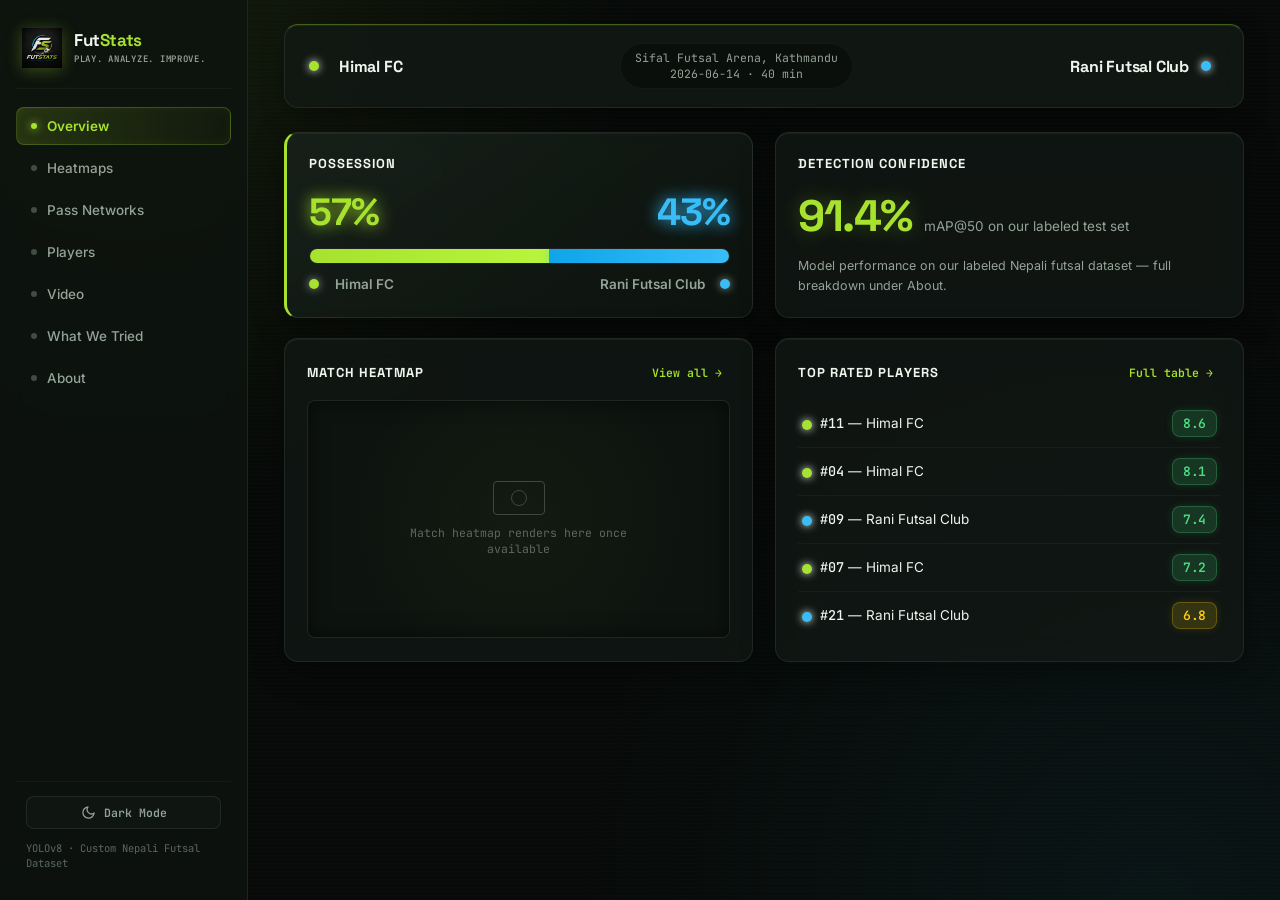
==== futstats-ui/index.html @ 323aee4c "UI_Push" ====
<!DOCTYPE html>
<html lang="en">
<head>
<meta charset="UTF-8">
<meta name="viewport" content="width=device-width, initial-scale=1.0">
<title>FutStats — Match Analytics</title>
<link rel="preconnect" href="https://fonts.googleapis.com">
<link rel="preconnect" href="https://fonts.gstatic.com" crossorigin>
<link href="https://fonts.googleapis.com/css2?family=Space+Grotesk:wght@500;600;700&family=Inter:wght@400;500;600&family=JetBrains+Mono:wght@400;500&display=swap" rel="stylesheet">
<link rel="stylesheet" href="css/styles.css">
</head>
<body>

<div class="app">

  <!-- ============ SIDEBAR ============ -->
  <aside class="sidebar">
    <div class="brand">
      <img src="assets/FutStats_Logo.png" alt="FutStats Logo" class="brand-logo">
      <div class="brand-text">
        <span class="brand-name">Fut<span>Stats</span></span>
        <span class="brand-tagline">PLAY. ANALYZE. IMPROVE.</span>
      </div>
    </div>

    <nav class="nav" id="nav">
      <button class="nav-item is-active" data-tab="overview">
        <span class="nav-dot"></span> Overview
      </button>
      <button class="nav-item" data-tab="heatmaps">
        <span class="nav-dot"></span> Heatmaps
      </button>
      <button class="nav-item" data-tab="passnet">
        <span class="nav-dot"></span> Pass Networks
      </button>
      <button class="nav-item" data-tab="players">
        <span class="nav-dot"></span> Players
      </button>
      <button class="nav-item" data-tab="video">
        <span class="nav-dot"></span> Video
      </button>
      <button class="nav-item" data-tab="limitations">
        <span class="nav-dot"></span> What We Tried
      </button>
      <button class="nav-item" data-tab="about">
        <span class="nav-dot"></span> About
      </button>
    </nav>

    <div class="sidebar-foot">
      <button class="theme-toggle" id="theme-toggle" type="button" aria-label="Toggle theme">
        <svg class="icon-moon" viewBox="0 0 24 24" width="15" height="15" stroke="currentColor" stroke-width="2" fill="none" stroke-linecap="round" stroke-linejoin="round"><path d="M21 12.79A9 9 0 1 1 11.21 3 7 7 0 0 0 21 12.79z"></path></svg>
        <svg class="icon-sun" viewBox="0 0 24 24" width="15" height="15" stroke="currentColor" stroke-width="2" fill="none" stroke-linecap="round" stroke-linejoin="round"><circle cx="12" cy="12" r="5"></circle><line x1="12" y1="1" x2="12" y2="3"></line><line x1="12" y1="21" x2="12" y2="23"></line><line x1="4.22" y1="4.22" x2="5.64" y2="5.64"></line><line x1="18.36" y1="18.36" x2="19.78" y2="19.78"></line><line x1="1" y1="12" x2="3" y2="12"></line><line x1="21" y1="12" x2="23" y2="12"></line><line x1="4.22" y1="19.78" x2="5.64" y2="18.36"></line><line x1="18.36" y1="5.64" x2="19.78" y2="4.22"></line></svg>
        <span class="theme-label">Dark Mode</span>
      </button>
      <span class="pipeline-tag">YOLOv8 · Custom Nepali Futsal Dataset</span>
    </div>
  </aside>

  <!-- ============ MAIN ============ -->
  <main class="main">

    <!-- Top match bar, present on every tab -->
    <header class="matchbar" id="matchbar"></header>

    <!-- ---------- OVERVIEW ---------- -->
    <section class="tab is-active" id="tab-overview">
      <div class="grid grid-2">

        <div class="card card-hero">
          <div class="card-label">Possession</div>
          <div id="possession-bar-hero"></div>
        </div>

        <div class="card">
          <div class="card-label">Detection Confidence</div>
          <div id="map-summary" class="map-summary"></div>
          <p class="card-note">Model performance on our labeled Nepali futsal dataset — full breakdown under About.</p>
        </div>

      </div>

      <div class="grid grid-2" style="margin-top:20px;">
        <div class="card">
          <div class="card-label-row">
            <span class="card-label">Match Heatmap</span>
            <button class="link-btn" data-goto="heatmaps">View all →</button>
          </div>
          <div class="img-frame img-frame-sm" id="overview-heatmap"></div>
        </div>

        <div class="card">
          <div class="card-label-row">
            <span class="card-label">Top Rated Players</span>
            <button class="link-btn" data-goto="players">Full table →</button>
          </div>
          <div id="top-players"></div>
        </div>
      </div>
    </section>

    <!-- ---------- HEATMAPS ---------- -->
    <section class="tab" id="tab-heatmaps">
      <div class="card">
        <div class="card-label">Match Heatmap — Both Teams Combined</div>
        <p class="card-note">Positional density across the full clip. Team-level output — fully reliable.</p>
        <div class="img-frame img-frame-lg" id="heatmap-match"></div>
      </div>

      <div class="grid grid-2" style="margin-top:20px;">
        <div class="card">
          <div class="card-label"><span class="team-dot team-a"></span><span id="hm-team-a-name"></span></div>
          <div class="img-frame" id="heatmap-team-a"></div>
        </div>
        <div class="card">
          <div class="card-label"><span class="team-dot team-b"></span><span id="hm-team-b-name"></span></div>
          <div class="img-frame" id="heatmap-team-b"></div>
        </div>
      </div>
    </section>

    <!-- ---------- PASS NETWORKS ---------- -->
    <section class="tab" id="tab-passnet">
      <p class="section-intro">Node position = average involvement area. Line thickness = pass frequency between two players. Shown separately per team — combining both sides would blur which passes belong to which team.</p>
      <div class="grid grid-2">
        <div class="card">
          <div class="card-label"><span class="team-dot team-a"></span><span id="pn-team-a-name"></span></div>
          <div class="img-frame" id="passnet-team-a"></div>
        </div>
        <div class="card">
          <div class="card-label"><span class="team-dot team-b"></span><span id="pn-team-b-name"></span></div>
          <div class="img-frame" id="passnet-team-b"></div>
        </div>
      </div>
    </section>

    <!-- ---------- PLAYERS ---------- -->
    <section class="tab" id="tab-players">
      <div class="players-toolbar">
        <div class="team-filter" id="team-filter">
          <button class="chip is-active" data-team="all">All</button>
        </div>
        <div class="identity-note">
          <span class="info-dot">i</span>
          Player identity is tracked automatically and may occasionally split one player into multiple entries during fast camera movement.
        </div>
      </div>

      <div class="card table-card">
        <table class="player-table" id="player-table">
          <thead>
            <tr>
              <th data-sort="id">Player ID</th>
              <th data-sort="team">Team</th>
              <th data-sort="touches">Touches</th>
              <th data-sort="passes">Passes</th>
              <th data-sort="turnovers">Turnovers</th>
              <th data-sort="activity">Activity</th>
              <th data-sort="rating">Rating</th>
            </tr>
          </thead>
          <tbody id="player-table-body"></tbody>
        </table>
      </div>
      <p class="card-note" style="margin-top:10px;">Activity ranks players by relative on-screen movement (pixels), not real-world distance — no camera calibration or GPS is used.</p>
    </section>

    <!-- ---------- VIDEO ---------- -->
    <section class="tab" id="tab-video">
      <div class="video-layout">
        <div class="card video-card">
          <div class="video-frame" id="video-frame">
            <video id="video-el" controls preload="metadata">
              Your browser does not support embedded video.
            </video>
            <div class="video-placeholder" id="video-placeholder">
              <div class="video-placeholder-boxes">
                <span class="mockbox mockbox-a" style="top:38%;left:22%;">#04</span>
                <span class="mockbox mockbox-a" style="top:52%;left:41%;">#11</span>
                <span class="mockbox mockbox-b" style="top:30%;left:63%;">#22</span>
                <span class="mockbox mockbox-ball" style="top:58%;left:52%;">ball</span>
              </div>
              <p>Drop a rendered clip in as <code>assets.video</code> to preview it here. Boxes are baked into the export with team-coloured borders and track-ID labels.</p>
            </div>
          </div>
        </div>

        <div class="card video-sidebar">
          <div class="card-label">Legend</div>
          <div class="legend-row"><span class="swatch team-a"></span><span id="v-team-a-name"></span></div>
          <div class="legend-row"><span class="swatch team-b"></span><span id="v-team-b-name"></span></div>
          <div class="legend-row"><span class="swatch ball"></span> Ball</div>
          <div class="legend-divider"></div>
          <div class="card-label">Reading a box</div>
          <p class="card-note">Border colour = team. Label = track ID, the same identifier used in the player table. If a track resets mid-match, a player may briefly wear a new ID — see the note under Players.</p>
        </div>
      </div>
    </section>

    <!-- ---------- LIMITATIONS ---------- -->
    <section class="tab" id="tab-limitations">
      <p class="section-intro">What we tried, what worked, and what's explicitly not in this build yet — kept visible rather than tucked away.</p>

      <div class="card">
        <div class="card-label">2D Radar Projection (Top-Down Tactical View)</div>
        <p class="card-note">Attempted full-pitch broadcast-style radar projection. It didn't hold up because our camera isn't perfectly fixed — small pans and tilts across a match break a static homography, so player dots drift off their real pitch positions over time.</p>
        <div class="grid grid-2" style="margin-top:14px;">
          <div class="img-frame" id="radar-before">
            <div class="frame-tag">Expected</div>
          </div>
          <div class="img-frame" id="radar-after">
            <div class="frame-tag frame-tag-warn">What we actually got</div>
          </div>
        </div>
      </div>

      <div class="grid grid-2" style="margin-top:20px;">
        <div class="card status-card">
          <div class="status-pill status-not-built">Not implemented</div>
          <div class="card-label">Real-world distance / speed (km/h)</div>
          <p class="card-note">Would need a stabilised camera or a proper calibration method to convert pixels to metres. Not shown anywhere as a stat — there's no slot for it waiting to be filled.</p>
        </div>
        <div class="card status-card">
          <div class="status-pill status-next">Next up</div>
          <div class="card-label">Shot / goal detection</div>
          <p class="card-note">Flagged as a documented next step for the model, not something built into this release. No UI slot has been designed for it yet.</p>
        </div>
      </div>
    </section>

    <!-- ---------- ABOUT ---------- -->
    <section class="tab" id="tab-about">
      <div class="grid grid-3" id="about-stats"></div>

      <div class="card" style="margin-top:20px;">
        <div class="card-label">How the dataset was built</div>
        <p class="card-note" id="about-dataset-note">—</p>
      </div>

      <div class="card" style="margin-top:20px;">
        <div class="card-label">Pipeline</div>
        <div class="pipeline-steps">
          <div class="pipeline-step">Film match</div>
          <div class="pipeline-arrow">→</div>
          <div class="pipeline-step">Extract frames</div>
          <div class="pipeline-arrow">→</div>
          <div class="pipeline-step">Label player / ball positions</div>
          <div class="pipeline-arrow">→</div>
          <div class="pipeline-step">Train YOLOv8</div>
          <div class="pipeline-arrow">→</div>
          <div class="pipeline-step">Track across video</div>
          <div class="pipeline-arrow">→</div>
          <div class="pipeline-step">Compute stats</div>
        </div>
      </div>
    </section>

  </main>
</div>

<script src="js/data.js"></script>
<script src="js/app.js"></script>
</body>
</html>
---- futstats-ui/css/styles.css ----
/* ==========================================================
   FutStats — Design tokens
   ========================================================== */
:root {
  --bg: #070A08;
  --bg-elevated: #0D130F;
  --surface: rgba(18, 25, 20, 0.75);
  --surface-hover: rgba(28, 40, 31, 0.85);
  --border: rgba(255, 255, 255, 0.08);
  --border-soft: rgba(255, 255, 255, 0.04);
  --border-accent: rgba(166, 226, 46, 0.3);

  --text-primary: #F0F6EF;
  --text-secondary: #94A398;
  --text-tertiary: #5B685F;

  --accent: #A6E22E;
  --accent-soft: rgba(166, 226, 46, 0.12);
  --accent-glow: rgba(166, 226, 46, 0.25);
  --accent-dim: #84BD20;

  --team-a: #A6E22E;
  --team-a-soft: rgba(166, 226, 46, 0.16);
  --team-b: #38BDF8;
  --team-b-soft: rgba(56, 189, 248, 0.16);

  --tier-good: #4ADE80;
  --tier-mid: #FACC15;
  --tier-low: #F87171;

  --radius-sm: 8px;
  --radius-md: 14px;
  --radius-lg: 20px;

  --font-display: 'Space Grotesk', sans-serif;
  --font-body: 'Inter', sans-serif;
  --font-mono: 'JetBrains Mono', monospace;

  --sidebar-w: 248px;
  --card-shadow: 0 8px 32px 0 rgba(0, 0, 0, 0.37);
  --backdrop-blur: blur(12px);
}

/* ==========================================================
   Light Mode Theme Overrides (Warm Cream Palette)
   ========================================================== */
[data-theme="light"] {
  --bg: #F4F0E8;
  --bg-elevated: #EAE5DB;
  --surface: #FAF8F5;
  --surface-hover: #F2EDE4;
  --border: #DED8CC;
  --border-soft: #E8E2D6;
  --border-accent: rgba(77, 124, 15, 0.4);

  --text-primary: #1C1917;
  --text-secondary: #57534E;
  --text-tertiary: #78716C;

  --accent: #558B2F;
  --accent-soft: rgba(85, 139, 47, 0.12);
  --accent-glow: rgba(85, 139, 47, 0.22);
  --accent-dim: #33691E;

  --team-a: #558B2F;
  --team-a-soft: rgba(85, 139, 47, 0.14);
  --team-b: #0284C7;
  --team-b-soft: rgba(2, 132, 199, 0.14);

  --tier-good: #16A34A;
  --tier-mid: #D97706;
  --tier-low: #DC2626;

  --card-shadow: 0 4px 20px -2px rgba(28, 25, 23, 0.06), 0 2px 6px -1px rgba(28, 25, 23, 0.04);
}

[data-theme="light"] body {
  background-color: #F4F0E8;
  background-image:
    radial-gradient(circle at 10% 0%, rgba(85, 139, 47, 0.07), transparent 45%),
    radial-gradient(circle at 90% 100%, rgba(2, 132, 199, 0.05), transparent 50%),
    repeating-linear-gradient(0deg, rgba(28, 25, 23, 0.006) 0px, rgba(28, 25, 23, 0.006) 1px, transparent 1px, transparent 4px);
}

[data-theme="light"] .sidebar {
  background: #EAE5DB;
  border-right: 1px solid #DED8CC;
}

[data-theme="light"] .brand-logo {
  filter: drop-shadow(0 4px 10px rgba(28, 25, 23, 0.15));
}

[data-theme="light"] .brand-tagline {
  color: #78716C;
}

[data-theme="light"] .nav-item {
  color: #57534E;
}

[data-theme="light"] .nav-item:hover {
  background: rgba(250, 248, 245, 0.75);
  color: #1C1917;
}

[data-theme="light"] .nav-item.is-active {
  background: #FAF8F5;
  color: #33691E;
  border-color: rgba(85, 139, 47, 0.35);
  box-shadow: 0 2px 8px rgba(28, 25, 23, 0.05);
}

[data-theme="light"] .card {
  background: #FAF8F5;
  border: 1px solid #DED8CC;
  box-shadow: var(--card-shadow);
}

[data-theme="light"] .card:hover {
  border-color: rgba(85, 139, 47, 0.35);
}

[data-theme="light"] .card-hero {
  background: linear-gradient(145deg, #FAF8F5 0%, #F4F0E8 100%);
  border-left-color: #558B2F;
}

[data-theme="light"] .matchbar {
  background: #FAF8F5;
  border: 1px solid #DED8CC;
  border-top: 2px solid #558B2F;
  box-shadow: 0 4px 18px rgba(28, 25, 23, 0.04);
}

[data-theme="light"] .matchbar .meta {
  background: #F2EDE4;
  border-color: #E8E2D6;
  color: #57534E;
}

[data-theme="light"] .poss-track {
  background: #E8E2D6;
  border-color: #DED8CC;
}

[data-theme="light"] .poss-seg-a {
  background: linear-gradient(90deg, #65A30D 0%, #84CC16 100%);
  box-shadow: none;
}

[data-theme="light"] .poss-seg-b {
  background: linear-gradient(90deg, #0284C7 0%, #38BDF8 100%);
  box-shadow: none;
}

[data-theme="light"] .img-frame {
  background: radial-gradient(circle at 50% 50%, rgba(85, 139, 47, 0.03), transparent 70%), #F4F0E8;
  border-color: #DED8CC;
}

[data-theme="light"] .frame-tag {
  background: rgba(250, 248, 245, 0.95);
  color: #1C1917;
  border-color: #DED8CC;
  box-shadow: 0 2px 8px rgba(28, 25, 23, 0.06);
}

[data-theme="light"] .player-table thead th {
  background: #F2EDE4;
  color: #57534E;
  border-bottom-color: #DED8CC;
}

[data-theme="light"] .player-table tbody td {
  border-bottom-color: #E8E2D6;
}

[data-theme="light"] .player-table tbody tr:hover {
  background: #F4F0E8;
}

[data-theme="light"] .rating-good { background: #DCFCE7; color: #15803D; border-color: #86EFAC; box-shadow: none; }
[data-theme="light"] .rating-mid  { background: #FEF3C7; color: #B45309; border-color: #FCD34D; box-shadow: none; }
[data-theme="light"] .rating-low  { background: #FEE2E2; color: #B91C1C; border-color: #FCA5A5; box-shadow: none; }

[data-theme="light"] .identity-note {
  background: #F2EDE4;
  border-color: #E8E2D6;
  color: #57534E;
}

[data-theme="light"] .chip {
  background: #FAF8F5;
  border-color: #DED8CC;
  color: #57534E;
}

[data-theme="light"] .chip:hover {
  background: #F2EDE4;
  color: #1C1917;
}

[data-theme="light"] .chip.is-active {
  background: #ECFDF5;
  border-color: #059669;
  color: #047857;
  box-shadow: 0 2px 6px rgba(5, 150, 105, 0.1);
}

[data-theme="light"] .pipeline-step {
  background: #FAF8F5;
  border-color: #DED8CC;
  color: #44403C;
}

[data-theme="light"] .status-not-built {
  background: #F2EDE4;
  color: #57534E;
  border-color: #DED8CC;
}

[data-theme="light"] .status-next {
  background: #FEF3C7;
  color: #92400E;
  border-color: #FCD34D;
}

/* ==========================================================
   Theme Switcher Button
   ========================================================== */
.theme-toggle {
  display: inline-flex;
  align-items: center;
  gap: 8px;
  background: var(--surface);
  border: 1px solid var(--border);
  color: var(--text-secondary);
  font-family: var(--font-mono);
  font-size: 11.5px;
  font-weight: 600;
  padding: 8px 12px;
  border-radius: var(--radius-sm);
  transition: all 0.2s ease;
  margin-bottom: 12px;
  width: 100%;
  justify-content: center;
  cursor: pointer;
}

.theme-toggle:hover {
  background: var(--surface-hover);
  color: var(--text-primary);
  border-color: var(--accent);
}

.theme-toggle .icon-sun { display: none; }
.theme-toggle .icon-moon { display: block; color: var(--text-secondary); }

[data-theme="light"] .theme-toggle .icon-sun { display: block; color: #D97706; }
[data-theme="light"] .theme-toggle .icon-moon { display: none; }

* { box-sizing: border-box; }

html, body {
  margin: 0;
  padding: 0;
  background: var(--bg);
  color: var(--text-primary);
  font-family: var(--font-body);
  -webkit-font-smoothing: antialiased;
}

body {
  background-image:
    radial-gradient(circle at 10% 0%, rgba(166, 226, 46, 0.08), transparent 35%),
    radial-gradient(circle at 90% 100%, rgba(56, 189, 248, 0.06), transparent 40%),
    repeating-linear-gradient(0deg, rgba(255, 255, 255, 0.008) 0px, rgba(255, 255, 255, 0.008) 1px, transparent 1px, transparent 4px);
}

a { color: inherit; text-decoration: none; }

button {
  font-family: inherit;
  cursor: pointer;
}

/* ==========================================================
   Layout
   ========================================================== */
.app {
  display: flex;
  min-height: 100vh;
}

.sidebar {
  width: var(--sidebar-w);
  flex-shrink: 0;
  background: rgba(13, 19, 15, 0.85);
  backdrop-filter: var(--backdrop-blur);
  -webkit-backdrop-filter: var(--backdrop-blur);
  border-right: 1px solid var(--border);
  display: flex;
  flex-direction: column;
  padding: 24px 16px;
  position: sticky;
  top: 0;
  height: 100vh;
  z-index: 50;
}

.brand {
  display: flex;
  align-items: center;
  gap: 12px;
  padding: 4px 6px 20px 6px;
  border-bottom: 1px solid var(--border-soft);
  margin-bottom: 18px;
}

.brand-logo {
  height: 40px;
  width: auto;
  object-fit: contain;
  filter: drop-shadow(0 2px 8px rgba(166, 226, 46, 0.3));
  transition: transform 0.2s ease, filter 0.2s ease;
}

.brand-logo:hover {
  transform: scale(1.05);
  filter: drop-shadow(0 4px 14px rgba(166, 226, 46, 0.5));
}

.brand-text {
  display: flex;
  flex-direction: column;
}

.brand-name {
  font-family: var(--font-display);
  font-weight: 700;
  font-size: 17px;
  letter-spacing: -0.4px;
  color: var(--text-primary);
  line-height: 1.1;
}

.brand-name span {
  color: var(--accent);
}

.brand-tagline {
  font-family: var(--font-mono);
  font-size: 9px;
  font-weight: 600;
  letter-spacing: 0.08em;
  color: var(--text-secondary);
  margin-top: 3px;
}

.nav {
  display: flex;
  flex-direction: column;
  gap: 4px;
  flex: 1;
}

.nav-item {
  display: flex;
  align-items: center;
  gap: 10px;
  background: none;
  border: 1px solid transparent;
  color: var(--text-secondary);
  text-align: left;
  font-size: 13.5px;
  font-weight: 500;
  padding: 10px 14px;
  border-radius: var(--radius-sm);
  transition: all 0.2s cubic-bezier(0.16, 1, 0.3, 1);
  position: relative;
}

.nav-item:hover {
  background: var(--surface-hover);
  color: var(--text-primary);
  border-color: rgba(255, 255, 255, 0.05);
}

.nav-item.is-active {
  background: linear-gradient(90deg, rgba(166, 226, 46, 0.16) 0%, rgba(166, 226, 46, 0.03) 100%);
  color: var(--accent);
  border-color: rgba(166, 226, 46, 0.25);
  font-weight: 600;
  box-shadow: inset 0 0 12px rgba(166, 226, 46, 0.06);
}

.nav-dot {
  width: 6px;
  height: 6px;
  border-radius: 50%;
  background: currentColor;
  opacity: 0.4;
  flex-shrink: 0;
  transition: all 0.2s ease;
}

.nav-item.is-active .nav-dot {
  opacity: 1;
  box-shadow: 0 0 8px var(--accent);
}

.sidebar-foot {
  padding: 14px 10px 4px 10px;
  border-top: 1px solid var(--border-soft);
  margin-top: 10px;
}

.pipeline-tag {
  font-family: var(--font-mono);
  font-size: 10.5px;
  color: var(--text-tertiary);
  line-height: 1.5;
  display: block;
}

.main {
  flex: 1;
  padding: 24px 36px 60px 36px;
  min-width: 0;
}

/* ==========================================================
   Match bar
   ========================================================== */
.matchbar {
  display: flex;
  align-items: center;
  justify-content: space-between;
  padding: 18px 24px;
  background: rgba(18, 25, 20, 0.85);
  backdrop-filter: var(--backdrop-blur);
  -webkit-backdrop-filter: var(--backdrop-blur);
  border: 1px solid var(--border);
  border-top: 1px solid rgba(166, 226, 46, 0.35);
  border-radius: var(--radius-md);
  margin-bottom: 24px;
  box-shadow: 0 10px 30px -10px rgba(0,0,0,0.5), inset 0 1px 0 rgba(255,255,255,0.06);
}

.matchbar .side {
  display: flex;
  align-items: center;
  gap: 12px;
  font-family: var(--font-display);
  font-weight: 700;
  font-size: 16px;
  letter-spacing: -0.2px;
}

.matchbar .meta {
  font-family: var(--font-mono);
  font-size: 11.5px;
  color: var(--text-secondary);
  text-align: center;
  background: rgba(0, 0, 0, 0.3);
  padding: 6px 14px;
  border-radius: 999px;
  border: 1px solid var(--border-soft);
}

.matchbar .meta span {
  display: block;
  line-height: 1.4;
}

/* ==========================================================
   Tabs
   ========================================================== */
.tab { display: none; }
.tab.is-active { display: block; animation: fadein 0.22s cubic-bezier(0.16, 1, 0.3, 1); }

@keyframes fadein {
  from { opacity: 0; transform: translateY(6px); }
  to { opacity: 1; transform: translateY(0); }
}

/* ==========================================================
   Grid & cards
   ========================================================== */
.grid {
  display: grid;
  gap: 22px;
}
.grid-2 { grid-template-columns: 1fr 1fr; }
.grid-3 { grid-template-columns: repeat(3, 1fr); }

.card {
  background: var(--surface);
  backdrop-filter: var(--backdrop-blur);
  -webkit-backdrop-filter: var(--backdrop-blur);
  border: 1px solid var(--border);
  border-radius: var(--radius-md);
  padding: 22px;
  box-shadow: var(--card-shadow), inset 0 1px 0 rgba(255,255,255,0.05);
  transition: border-color 0.2s ease, transform 0.2s ease, box-shadow 0.2s ease;
}

.card:hover {
  border-color: rgba(166, 226, 46, 0.22);
}

.card-hero {
  background: linear-gradient(145deg, rgba(24, 34, 27, 0.85) 0%, rgba(13, 19, 15, 0.95) 100%);
  border-left: 3px solid var(--accent);
}

.card-label {
  font-family: var(--font-display);
  font-weight: 700;
  font-size: 13px;
  color: var(--text-primary);
  text-transform: uppercase;
  letter-spacing: 0.08em;
  margin-bottom: 16px;
  display: flex;
  align-items: center;
  gap: 8px;
}

.card-label-row {
  display: flex;
  align-items: center;
  justify-content: space-between;
  margin-bottom: 16px;
}
.card-label-row .card-label { margin-bottom: 0; }

.card-note {
  font-size: 12.5px;
  color: var(--text-secondary);
  line-height: 1.55;
  margin: 12px 0 0 0;
}

.link-btn {
  background: none;
  border: none;
  color: var(--accent);
  font-family: var(--font-mono);
  font-size: 11.5px;
  font-weight: 600;
  padding: 4px 8px;
  border-radius: 6px;
  transition: all 0.15s ease;
}
.link-btn:hover {
  background: var(--accent-soft);
  text-decoration: none;
  color: var(--text-primary);
}

.section-intro {
  font-size: 13.5px;
  color: var(--text-secondary);
  max-width: 760px;
  line-height: 1.65;
  margin: 0 0 22px 0;
}

/* ==========================================================
   Possession bar
   ========================================================== */
.poss-bar-wrap {
  display: flex;
  flex-direction: column;
  gap: 12px;
}
.poss-labels {
  display: flex;
  justify-content: space-between;
  align-items: baseline;
}
.poss-labels .team-name {
  font-size: 13.5px;
  font-weight: 600;
  color: var(--text-secondary);
  display: flex;
  align-items: center;
  gap: 8px;
}
.poss-labels .pct {
  font-family: var(--font-display);
  font-size: 38px;
  font-weight: 700;
  letter-spacing: -1px;
  text-shadow: 0 0 16px currentColor;
}
.poss-track {
  display: flex;
  height: 16px;
  border-radius: 999px;
  overflow: hidden;
  background: rgba(0, 0, 0, 0.4);
  border: 1px solid var(--border);
  box-shadow: inset 0 2px 4px rgba(0,0,0,0.4);
}
.poss-seg-a {
  background: linear-gradient(90deg, #A6E22E 0%, #B8F53B 100%);
  box-shadow: 0 0 12px rgba(166, 226, 46, 0.4);
  transition: width 0.5s cubic-bezier(0.16, 1, 0.3, 1);
}
.poss-seg-b {
  background: linear-gradient(90deg, #0EA5E9 0%, #38BDF8 100%);
  box-shadow: 0 0 12px rgba(56, 189, 248, 0.4);
  transition: width 0.5s cubic-bezier(0.16, 1, 0.3, 1);
}

/* ==========================================================
   Team dots / swatches
   ========================================================== */
.team-dot {
  width: 10px;
  height: 10px;
  border-radius: 50%;
  display: inline-block;
  margin-right: 8px;
  vertical-align: middle;
  box-shadow: 0 0 8px currentColor;
}
.team-dot.team-a { background: var(--team-a); }
.team-dot.team-b { background: var(--team-b); }

.swatch {
  width: 16px;
  height: 16px;
  border-radius: 5px;
  display: inline-block;
  margin-right: 10px;
  vertical-align: middle;
  border: 2px solid transparent;
}
.swatch.team-a { border-color: var(--team-a); background: var(--team-a-soft); box-shadow: 0 0 8px var(--accent-glow); }
.swatch.team-b { border-color: var(--team-b); background: var(--team-b-soft); box-shadow: 0 0 8px rgba(56,189,248,0.25); }
.swatch.ball { border-color: #FACC15; background: rgba(250,204,21,0.16); box-shadow: 0 0 8px rgba(250,204,21,0.25); }

/* ==========================================================
   Image frames (heatmaps / pass networks / radar)
   ========================================================== */
.img-frame {
  position: relative;
  width: 100%;
  aspect-ratio: 16 / 10;
  background:
    radial-gradient(circle at 50% 50%, rgba(166,226,46,0.04), transparent 70%),
    var(--bg-elevated);
  border: 1px solid var(--border);
  border-radius: var(--radius-sm);
  overflow: hidden;
  display: flex;
  align-items: center;
  justify-content: center;
  box-shadow: inset 0 0 20px rgba(0,0,0,0.5);
}
.img-frame img {
  width: 100%;
  height: 100%;
  object-fit: cover;
  display: block;
}
.img-frame-sm { aspect-ratio: 16 / 9; }
.img-frame-lg { aspect-ratio: 21 / 9; }

.img-frame-empty {
  display: flex;
  flex-direction: column;
  align-items: center;
  justify-content: center;
  gap: 10px;
  padding: 24px;
  text-align: center;
}
.img-frame-empty .pitch-icon {
  width: 52px;
  height: 34px;
  border: 1.5px solid var(--text-tertiary);
  border-radius: 4px;
  position: relative;
  opacity: 0.6;
}
.img-frame-empty .pitch-icon::after {
  content: "";
  position: absolute;
  top: 50%; left: 50%;
  width: 14px; height: 14px;
  border: 1.5px solid var(--text-tertiary);
  border-radius: 50%;
  transform: translate(-50%, -50%);
}
.img-frame-empty span {
  font-family: var(--font-mono);
  font-size: 11.5px;
  color: var(--text-tertiary);
  max-width: 260px;
  line-height: 1.4;
}

.frame-tag {
  position: absolute;
  top: 12px;
  left: 12px;
  font-family: var(--font-mono);
  font-size: 10.5px;
  padding: 4px 10px;
  border-radius: 999px;
  background: rgba(8, 12, 10, 0.85);
  backdrop-filter: blur(8px);
  color: var(--text-primary);
  border: 1px solid var(--border);
  z-index: 2;
  box-shadow: 0 4px 12px rgba(0,0,0,0.4);
}
.frame-tag-warn { color: var(--tier-mid); border-color: rgba(250,204,21,0.35); }

/* ==========================================================
   Overview extras
   ========================================================== */
.map-summary {
  display: flex;
  align-items: baseline;
  gap: 12px;
}
.map-summary .big-num {
  font-family: var(--font-display);
  font-size: 44px;
  font-weight: 700;
  color: var(--accent);
  letter-spacing: -1.5px;
  text-shadow: 0 0 20px rgba(166, 226, 46, 0.3);
}
.map-summary .big-unit {
  font-size: 13.5px;
  color: var(--text-secondary);
}

.top-player-row {
  display: flex;
  align-items: center;
  justify-content: space-between;
  padding: 10px 4px;
  border-bottom: 1px solid var(--border-soft);
  font-size: 13.5px;
  transition: background 0.15s ease;
}
.top-player-row:last-child { border-bottom: none; }
.top-player-row .pid {
  font-family: var(--font-mono);
  color: var(--text-primary);
  font-weight: 500;
}

/* ==========================================================
   Players table
   ========================================================== */
.players-toolbar {
  display: flex;
  align-items: center;
  justify-content: space-between;
  flex-wrap: wrap;
  gap: 16px;
  margin-bottom: 18px;
}

.team-filter {
  display: flex;
  gap: 8px;
}
.chip {
  background: var(--surface);
  border: 1px solid var(--border);
  color: var(--text-secondary);
  font-size: 12.5px;
  font-weight: 600;
  padding: 8px 16px;
  border-radius: 999px;
  transition: all 0.2s ease;
  backdrop-filter: var(--backdrop-blur);
}
.chip:hover { color: var(--text-primary); border-color: rgba(255,255,255,0.2); }
.chip.is-active {
  background: var(--accent-soft);
  border-color: var(--accent-dim);
  color: var(--accent);
  box-shadow: 0 0 12px rgba(166, 226, 46, 0.15);
}

.identity-note {
  display: flex;
  align-items: center;
  gap: 8px;
  font-size: 12px;
  color: var(--text-secondary);
  max-width: 480px;
  line-height: 1.45;
  background: rgba(0,0,0,0.25);
  padding: 6px 12px;
  border-radius: 8px;
  border: 1px solid var(--border-soft);
}
.info-dot {
  flex-shrink: 0;
  width: 16px;
  height: 16px;
  border-radius: 50%;
  border: 1px solid var(--text-secondary);
  display: flex;
  align-items: center;
  justify-content: center;
  font-size: 10px;
  font-family: var(--font-mono);
  color: var(--accent);
}

.table-card { padding: 0; overflow: hidden; }

.player-table {
  width: 100%;
  border-collapse: collapse;
  font-size: 13.5px;
}
.player-table thead th {
  text-align: left;
  font-family: var(--font-display);
  font-size: 11px;
  text-transform: uppercase;
  letter-spacing: 0.07em;
  color: var(--text-tertiary);
  font-weight: 700;
  padding: 14px 18px;
  background: rgba(13, 19, 15, 0.9);
  border-bottom: 1px solid var(--border);
  cursor: pointer;
  user-select: none;
  white-space: nowrap;
  transition: color 0.15s ease;
}
.player-table thead th:hover { color: var(--text-primary); }
.player-table thead th.sorted { color: var(--accent); }

.player-table tbody td {
  padding: 12px 18px;
  border-bottom: 1px solid var(--border-soft);
  color: var(--text-primary);
}
.player-table tbody tr:last-child td { border-bottom: none; }
.player-table tbody tr {
  transition: background 0.15s ease;
}
.player-table tbody tr:hover { background: var(--surface-hover); }

.player-table .pid-cell {
  font-family: var(--font-mono);
  color: var(--text-primary);
  font-weight: 500;
}
.player-table .team-cell {
  display: flex;
  align-items: center;
  color: var(--text-secondary);
  font-size: 13px;
}

.rating-badge {
  display: inline-flex;
  align-items: center;
  justify-content: center;
  min-width: 36px;
  padding: 4px 10px;
  border-radius: 8px;
  font-family: var(--font-mono);
  font-weight: 600;
  font-size: 13px;
  letter-spacing: -0.3px;
}
.rating-good { background: rgba(74, 222, 128, 0.16); color: var(--tier-good); border: 1px solid rgba(74, 222, 128, 0.25); box-shadow: 0 0 8px rgba(74, 222, 128, 0.15); }
.rating-mid  { background: rgba(250, 204, 21, 0.16); color: var(--tier-mid); border: 1px solid rgba(250, 204, 21, 0.25); box-shadow: 0 0 8px rgba(250, 204, 21, 0.15); }
.rating-low  { background: rgba(248, 113, 113, 0.16); color: var(--tier-low); border: 1px solid rgba(248, 113, 113, 0.25); box-shadow: 0 0 8px rgba(248, 113, 113, 0.15); }

/* ==========================================================
   Video tab
   ========================================================== */
.video-layout {
  display: grid;
  grid-template-columns: 2.2fr 1fr;
  gap: 20px;
  align-items: start;
}
.video-card { padding: 0; overflow: hidden; }
.video-frame {
  position: relative;
  width: 100%;
  aspect-ratio: 16 / 9;
  background: #05070599;
}
#video-el {
  width: 100%;
  height: 100%;
  display: none;
  background: #000;
}
.video-placeholder {
  position: absolute;
  inset: 0;
  display: flex;
  flex-direction: column;
  align-items: center;
  justify-content: flex-end;
  background:
    radial-gradient(circle at 50% 35%, rgba(166,226,46,0.05), transparent 55%),
    var(--bg-elevated);
  padding: 18px;
  text-align: center;
  gap: 12px;
}
.video-placeholder-boxes {
  position: absolute;
  inset: 0;
}
.mockbox {
  position: absolute;
  width: 44px;
  height: 66px;
  border: 2px solid;
  border-radius: 3px;
  font-family: var(--font-mono);
  font-size: 9.5px;
  color: var(--text-primary);
  padding: 2px 4px;
}
.mockbox-a { border-color: var(--team-a); background: var(--team-a-soft); }
.mockbox-b { border-color: var(--team-b); background: var(--team-b-soft); }
.mockbox-ball {
  width: 20px; height: 20px;
  border-radius: 50%;
  border-color: #E8B94A;
  background: rgba(232,185,74,0.18);
  display: flex; align-items: center; justify-content: center;
  font-size: 7.5px;
}
.video-placeholder p {
  max-width: 380px;
  font-size: 12px;
  color: var(--text-secondary);
  line-height: 1.5;
  margin: 0;
}
.video-placeholder code {
  font-family: var(--font-mono);
  background: var(--surface);
  padding: 1px 5px;
  border-radius: 4px;
  color: var(--accent);
}

.video-sidebar { align-self: start; }
.legend-row {
  display: flex;
  align-items: center;
  font-size: 13px;
  padding: 8px 0;
}
.legend-divider {
  height: 1px;
  background: var(--border-soft);
  margin: 8px 0 14px 0;
}

/* ==========================================================
   Limitations tab
   ========================================================== */
.status-card { position: relative; }
.status-pill {
  display: inline-block;
  font-family: var(--font-mono);
  font-size: 10.5px;
  padding: 3px 9px;
  border-radius: 999px;
  margin-bottom: 12px;
}
.status-not-built {
  background: rgba(139,152,143,0.12);
  color: var(--text-secondary);
  border: 1px solid var(--border);
}
.status-next {
  background: rgba(232,185,74,0.12);
  color: var(--tier-mid);
  border: 1px solid rgba(232,185,74,0.25);
}

/* ==========================================================
   About tab
   ========================================================== */
.stat-block {
  background: var(--surface);
  border: 1px solid var(--border);
  border-radius: var(--radius-md);
  padding: 20px;
}
.stat-block .stat-num {
  font-family: var(--font-display);
  font-size: 32px;
  font-weight: 700;
  color: var(--accent);
  letter-spacing: -0.5px;
  display: block;
}
.stat-block .stat-label {
  font-size: 12px;
  color: var(--text-secondary);
  margin-top: 6px;
  display: block;
}

.pipeline-steps {
  display: flex;
  align-items: center;
  flex-wrap: wrap;
  gap: 10px;
}
.pipeline-step {
  font-family: var(--font-mono);
  font-size: 12px;
  padding: 8px 12px;
  border-radius: var(--radius-sm);
  background: var(--bg-elevated);
  border: 1px solid var(--border-soft);
  color: var(--text-secondary);
}
.pipeline-arrow {
  color: var(--text-tertiary);
  font-size: 13px;
}

/* ==========================================================
   Responsive
   ========================================================== */
@media (max-width: 980px) {
  .grid-2, .grid-3 { grid-template-columns: 1fr; }
  .video-layout { grid-template-columns: 1fr; }
}

@media (max-width: 760px) {
  .app { flex-direction: column; }
  .sidebar {
    width: 100%;
    height: auto;
    position: relative;
    flex-direction: row;
    align-items: center;
    overflow-x: auto;
    padding: 12px 14px;
  }
  .nav { flex-direction: row; }
  .sidebar-foot { display: none; }
  .main { padding: 18px; }
}

/* Focus visibility */
button:focus-visible, .chip:focus-visible, th:focus-visible {
  outline: 2px solid var(--accent);
  outline-offset: 2px;
}

@media (prefers-reduced-motion: reduce) {
  .tab.is-active { animation: none; }
}
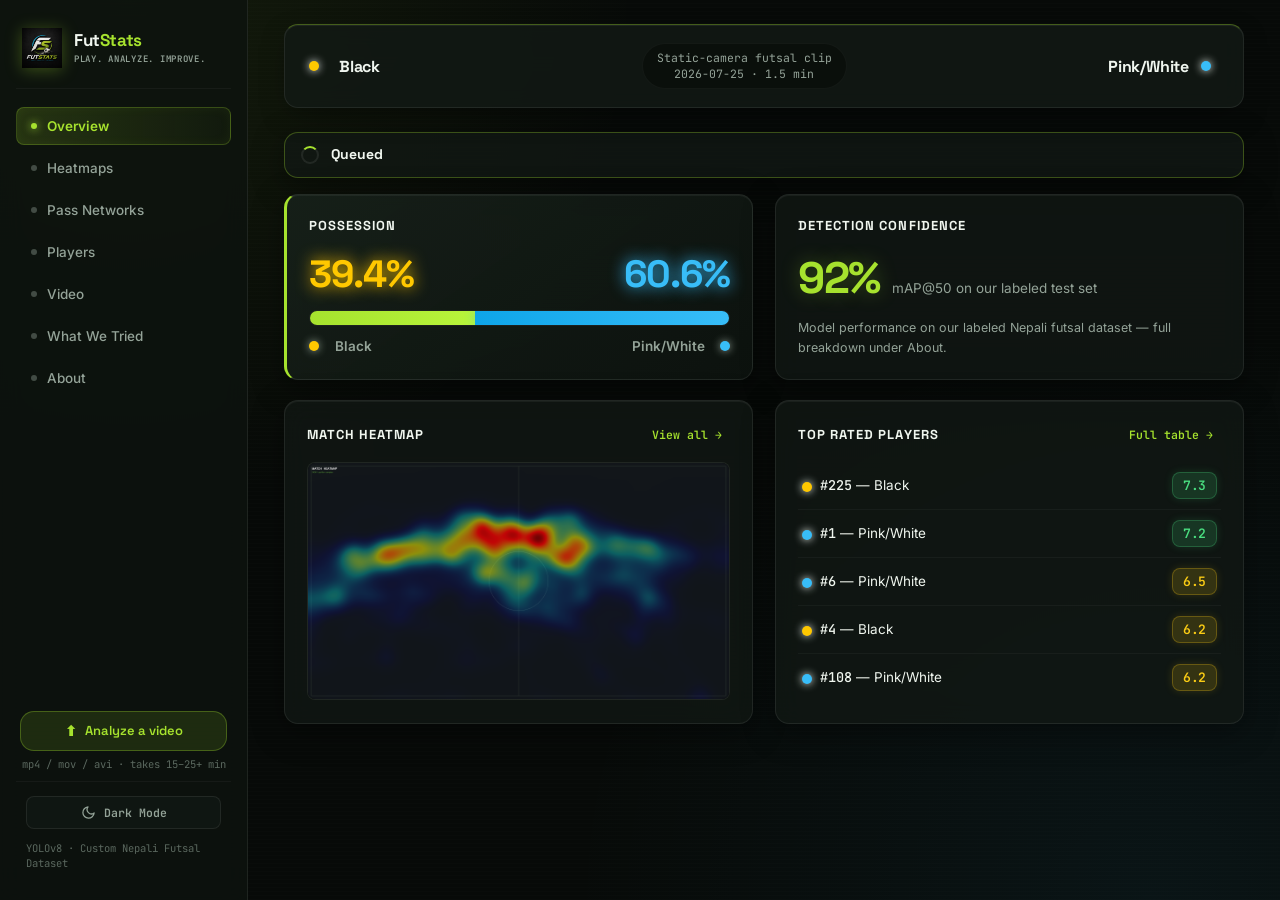
==== commit db0521e9: "add FastAPI backend: video upload -> job pipeline (detect->stats->transcode->ui) + upload UI; remove" ====
--- a/futstats-ui/index.html
+++ b/futstats-ui/index.html
@@ -47,6 +47,12 @@
       </button>
     </nav>
 
+    <div class="upload-block">
+      <input type="file" id="upload-input" accept=".mp4,.mov,.avi" hidden>
+      <button class="upload-btn" id="upload-btn" type="button"><span class="upload-ico">⬆</span> Analyze a video</button>
+      <span class="upload-hint">mp4 / mov / avi · takes 15–25+ min</span>
+    </div>
+
     <div class="sidebar-foot">
       <button class="theme-toggle" id="theme-toggle" type="button" aria-label="Toggle theme">
         <svg class="icon-moon" viewBox="0 0 24 24" width="15" height="15" stroke="currentColor" stroke-width="2" fill="none" stroke-linecap="round" stroke-linejoin="round"><path d="M21 12.79A9 9 0 1 1 11.21 3 7 7 0 0 0 21 12.79z"></path></svg>
@@ -62,6 +68,16 @@
 
     <!-- Top match bar, present on every tab -->
     <header class="matchbar" id="matchbar"></header>
+
+    <!-- Upload / processing banner (hidden until a job runs) -->
+    <div class="job-banner" id="job-banner" hidden>
+      <div class="job-spinner"></div>
+      <div class="job-banner-text">
+        <strong id="job-stage">Queued</strong>
+        <span id="job-sub"></span>
+      </div>
+      <button class="job-dismiss" id="job-dismiss" type="button" hidden>Dismiss</button>
+    </div>
 
     <!-- ---------- OVERVIEW ---------- -->
     <section class="tab is-active" id="tab-overview">
--- a/futstats-ui/css/styles.css
+++ b/futstats-ui/css/styles.css
@@ -19,8 +19,8 @@
   --accent-glow: rgba(166, 226, 46, 0.25);
   --accent-dim: #84BD20;
 
-  --team-a: #A6E22E;
-  --team-a-soft: rgba(166, 226, 46, 0.16);
+  --team-a: #FFC800;
+  --team-a-soft: rgba(255, 200, 0, 0.16);
   --team-b: #38BDF8;
   --team-b-soft: rgba(56, 189, 248, 0.16);
 
@@ -62,8 +62,8 @@
   --accent-glow: rgba(85, 139, 47, 0.22);
   --accent-dim: #33691E;
 
-  --team-a: #558B2F;
-  --team-a-soft: rgba(85, 139, 47, 0.14);
+  --team-a: #C99A00;
+  --team-a-soft: rgba(201, 154, 0, 0.14);
   --team-b: #0284C7;
   --team-b-soft: rgba(2, 132, 199, 0.14);
 
@@ -1075,3 +1075,22 @@
 @media (prefers-reduced-motion: reduce) {
   .tab.is-active { animation: none; }
 }
+
+/* ---- video upload + job banner (FastAPI backend) ---- */
+.upload-block{ margin-top:14px; padding:0 4px; display:flex; flex-direction:column; gap:6px; }
+.upload-btn{ width:100%; display:flex; align-items:center; justify-content:center; gap:8px; padding:10px 12px; border:1px solid var(--border-accent); border-radius:var(--radius-md); background:var(--accent-soft); color:var(--accent); font-family:var(--font-display); font-weight:600; font-size:13px; cursor:pointer; transition:background .15s, transform .08s; }
+.upload-btn:hover{ background:var(--accent-glow); }
+.upload-btn:active{ transform:translateY(1px); }
+.upload-ico{ font-size:14px; }
+.upload-hint{ font-size:10.5px; color:var(--text-tertiary); text-align:center; font-family:var(--font-mono); }
+.job-banner{ display:flex; align-items:center; gap:12px; margin-bottom:16px; padding:12px 16px; border:1px solid var(--border-accent); border-radius:var(--radius-md); background:var(--surface); box-shadow:var(--card-shadow); }
+.job-banner.is-error{ border-color:var(--tier-low); }
+.job-banner-text{ display:flex; flex-direction:column; gap:2px; min-width:0; }
+.job-banner-text strong{ font-family:var(--font-display); font-size:14px; color:var(--text-primary); }
+.job-banner-text span{ font-size:12px; color:var(--text-secondary); }
+.job-banner.is-error .job-banner-text strong{ color:var(--tier-low); }
+.job-spinner{ width:18px; height:18px; flex:none; border-radius:50%; border:2px solid var(--border); border-top-color:var(--accent); animation:job-spin .8s linear infinite; }
+.job-banner.is-error .job-spinner{ display:none; }
+@keyframes job-spin{ to{ transform:rotate(360deg); } }
+.job-dismiss{ margin-left:auto; padding:6px 12px; border:1px solid var(--border); border-radius:var(--radius-sm); background:transparent; color:var(--text-secondary); font-size:12px; cursor:pointer; }
+.job-dismiss:hover{ color:var(--text-primary); border-color:var(--border-accent); }
